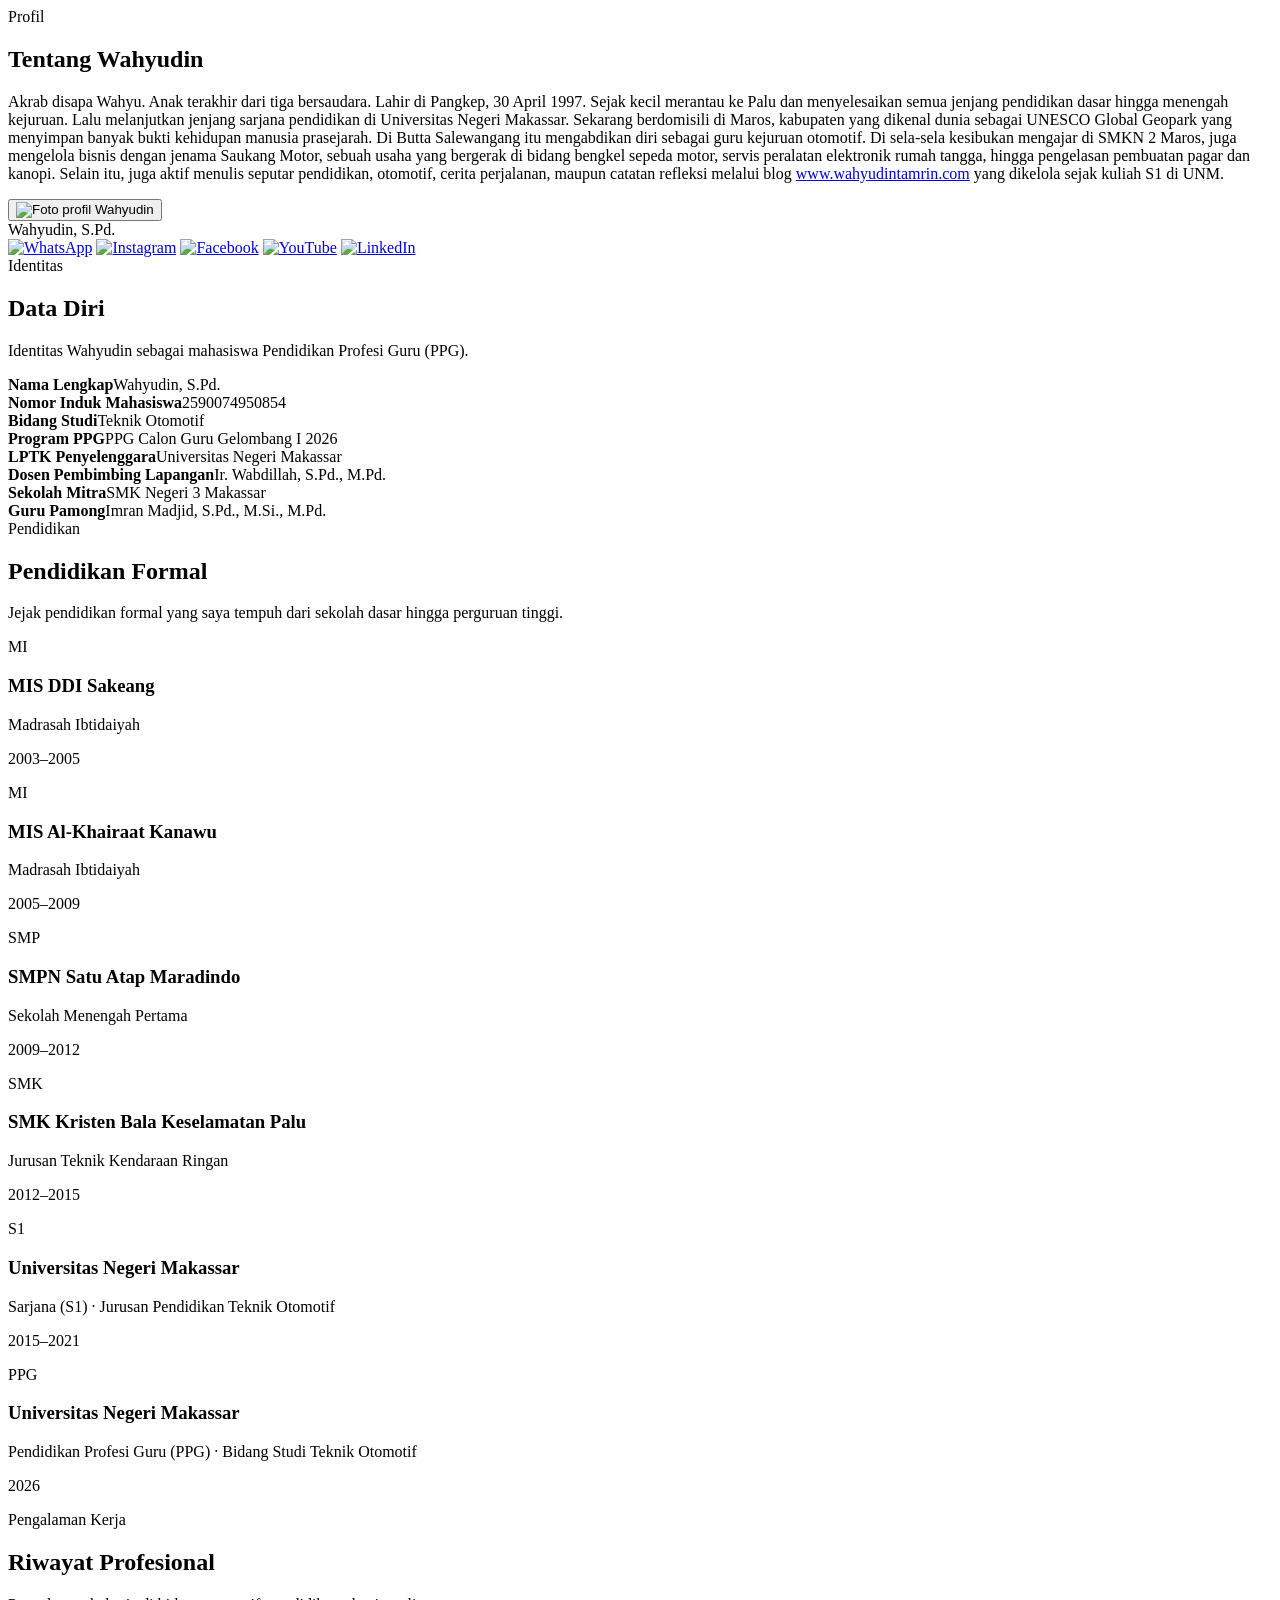
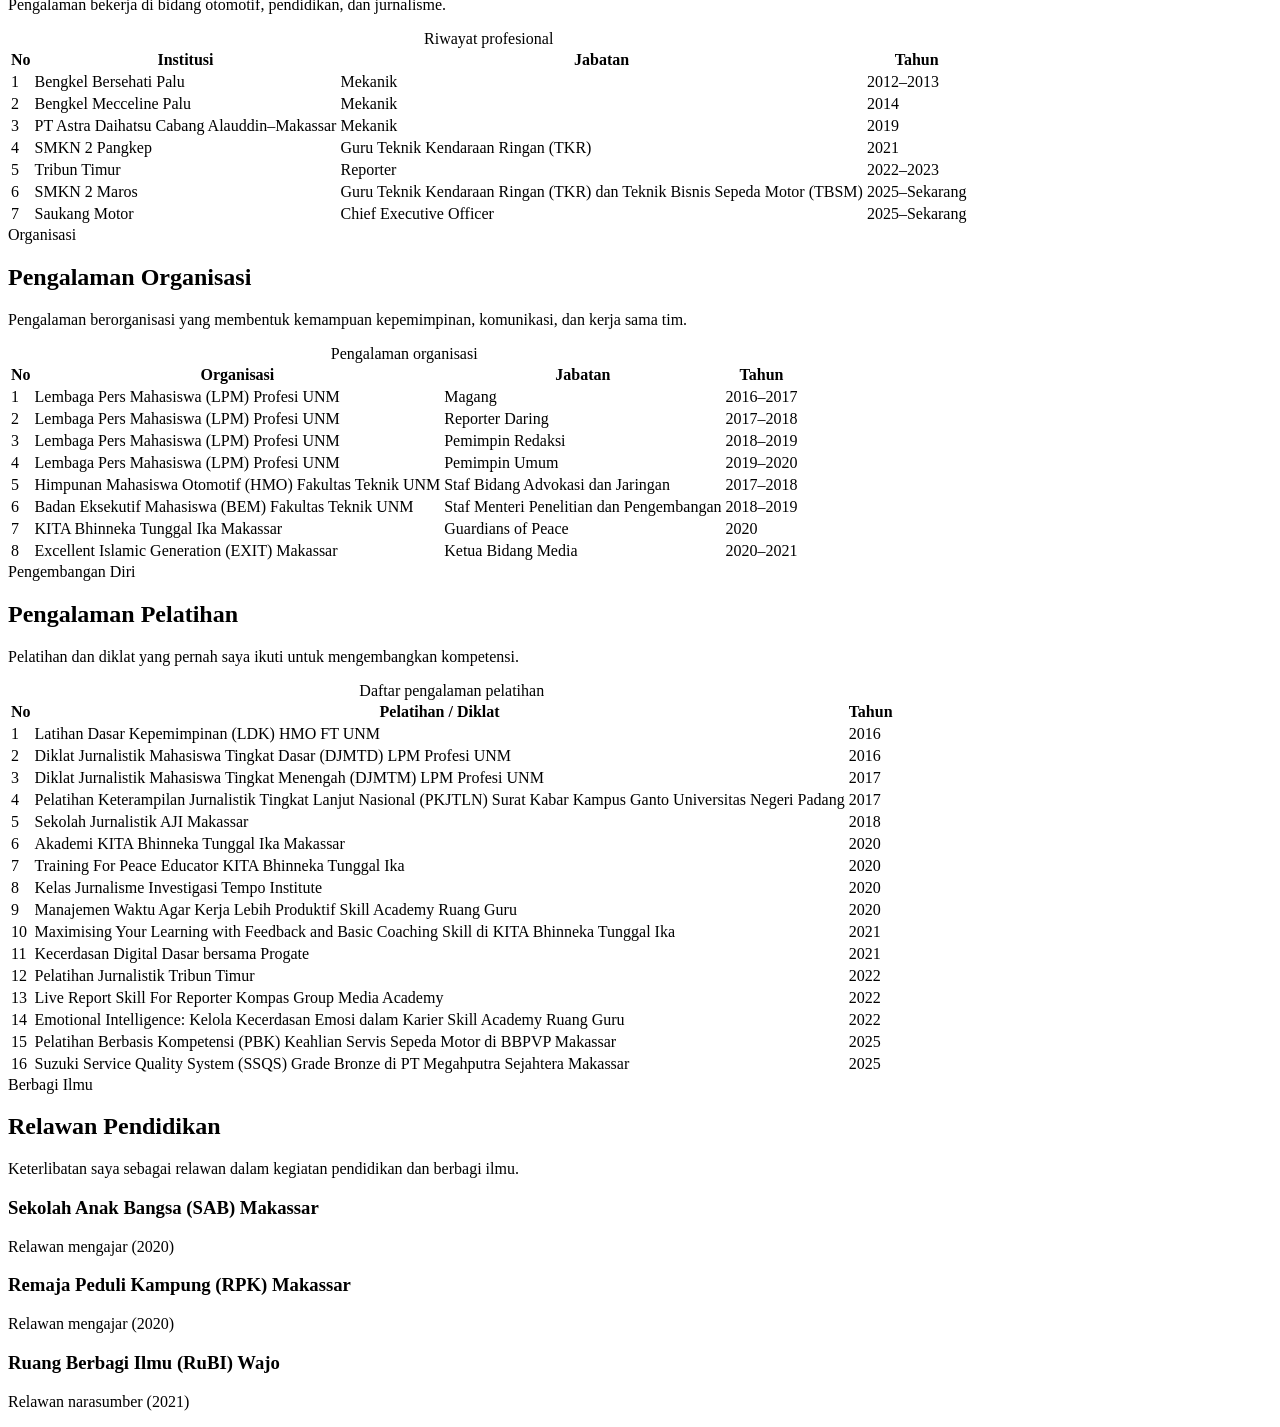
==== tentang.html @ cb449e39 "Add files via upload" ====
<!DOCTYPE html>
<html lang="id">
<head>
  <meta charset="utf-8">
  <meta name="viewport" content="width=device-width, initial-scale=1">
  <title>Tentang Saya | Portofolio Digital Seminar PPG</title>
  <meta name="description" content="Profil dan perjalanan Wahyudin, mahasiswa PPG Calon Guru Teknik Otomotif Universitas Negeri Makassar.">
  <meta name="author" content="Wahyudin">
  <link rel="icon" type="image/svg+xml" href="assets/img/favicon.svg">
  <link rel="preconnect" href="https://fonts.googleapis.com">
  <link rel="preconnect" href="https://fonts.gstatic.com" crossorigin>
  <link rel="stylesheet" href="https://fonts.googleapis.com/css2?family=Inter:wght@400;500;600;700&family=Plus+Jakarta+Sans:wght@600;700;800&display=swap">
  <link rel="stylesheet" href="assets/css/style.css">
</head>
<body data-page="tentang">
  <main id="konten">
    <section class="page-hero">
      <div class="container page-hero__inner">
        <span class="chip chip--accent">Profil</span>
        <h1>Tentang Wahyudin</h1>
        <p class="page-hero__lead">Akrab disapa Wahyu. Anak terakhir dari tiga bersaudara. Lahir di Pangkep, 30 April 1997. Sejak kecil merantau ke Palu dan menyelesaikan semua jenjang pendidikan dasar hingga menengah kejuruan. Lalu melanjutkan jenjang sarjana pendidikan di Universitas Negeri Makassar. Sekarang berdomisili di Maros, kabupaten yang dikenal dunia sebagai UNESCO Global Geopark yang menyimpan banyak bukti kehidupan manusia prasejarah. Di Butta Salewangang itu mengabdikan diri sebagai guru kejuruan otomotif. Di sela-sela kesibukan mengajar di SMKN 2 Maros, juga mengelola bisnis dengan jenama Saukang Motor, sebuah usaha yang bergerak di bidang bengkel sepeda motor, servis peralatan elektronik rumah tangga, hingga pengelasan pembuatan pagar dan kanopi. Selain itu, juga aktif menulis seputar pendidikan, otomotif, cerita perjalanan, maupun catatan refleksi melalui blog <a class="page-hero__link" href="https://www.wahyudintamrin.com" target="_blank" rel="noopener">www.wahyudintamrin.com</a> yang dikelola sejak kuliah S1 di UNM.</p>
      </div>
    </section>

    <div class="container profile-layout">
      <aside class="profile-side">
        <div class="card profile-card">
          <button type="button" class="profile-photo__img" data-open-media="assets/img/profil.JPG" data-media-label="Foto Profil Wahyudin" aria-label="Perbesar foto profil Wahyudin">
            <img src="assets/img/profil.JPG" alt="Foto profil Wahyudin">
          </button>
          <div class="profile-card__name">Wahyudin, S.Pd.</div>
          <div class="profile-social">
            <a href="https://wa.me/6285299557045" target="_blank" rel="noopener" aria-label="WhatsApp Wahyudin"><img src="assets/img/social/wa.svg" alt="WhatsApp"></a>
            <a href="https://www.instagram.com/wahyudintamrin" target="_blank" rel="noopener" aria-label="Instagram Wahyudin"><img src="assets/img/social/ig.svg" alt="Instagram"></a>
            <a href="https://web.facebook.com/wahyudintamrinn" target="_blank" rel="noopener" aria-label="Facebook Wahyudin"><img src="assets/img/social/fb.svg" alt="Facebook"></a>
            <a href="https://www.youtube.com/@wahyudintamrin" target="_blank" rel="noopener" aria-label="YouTube Wahyudin"><img src="assets/img/social/yt.svg" alt="YouTube"></a>
            <a href="https://www.linkedin.com/in/wahyudin-tamrin" target="_blank" rel="noopener" aria-label="LinkedIn Wahyudin"><img src="assets/img/social/li.svg" alt="LinkedIn"></a>
          </div>
        </div>
      </aside>
      <div class="profile-main">
    <section class="section">
      <div class="container">
        <div class="section-head">
          <span class="eyebrow">Identitas</span>
          <h2>Data Diri</h2>
          <p class="lead">Identitas Wahyudin sebagai mahasiswa Pendidikan Profesi Guru (PPG).</p>
        </div>
        <div class="profile-box reveal">
          <div>
            <div class="profile-box__grid">
              <div><b>Nama Lengkap</b><span>Wahyudin, S.Pd.</span></div>
              <div><b>Nomor Induk Mahasiswa</b><span>2590074950854</span></div>
              <div><b>Bidang Studi</b><span>Teknik Otomotif</span></div>
              <div><b>Program PPG</b><span>PPG Calon Guru Gelombang I 2026</span></div>
              <div><b>LPTK Penyelenggara</b><span>Universitas Negeri Makassar</span></div>
              <div><b>Dosen Pembimbing Lapangan</b><span>Ir. Wabdillah, S.Pd., M.Pd.</span></div>
              <div><b>Sekolah Mitra</b><span>SMK Negeri 3 Makassar</span></div>
              <div><b>Guru Pamong</b><span>Imran Madjid, S.Pd., M.Si., M.Pd.</span></div>
            </div>
          </div>
        </div>
      </div>
    </section>

    <section class="section section--tint">
      <div class="container">
        <div class="section-head">
          <span class="eyebrow">Pendidikan</span>
          <h2>Pendidikan Formal</h2>
          <p class="lead">Jejak pendidikan formal yang saya tempuh dari sekolah dasar hingga perguruan tinggi.</p>
        </div>
        <div class="grid grid--2 reveal">
          <article class="card edu-card">
            <div class="edu-card__emblem edu-card__emblem--mi"><span>MI</span></div>
            <div class="edu-card__body">
              <h3>MIS DDI Sakeang</h3>
              <p class="edu-card__meta">Madrasah Ibtidaiyah</p>
              <p class="edu-card__year">2003–2005</p>
            </div>
          </article>
          <article class="card edu-card">
            <div class="edu-card__emblem edu-card__emblem--mi"><span>MI</span></div>
            <div class="edu-card__body">
              <h3>MIS Al-Khairaat Kanawu</h3>
              <p class="edu-card__meta">Madrasah Ibtidaiyah</p>
              <p class="edu-card__year">2005–2009</p>
            </div>
          </article>
          <article class="card edu-card">
            <div class="edu-card__emblem edu-card__emblem--smp"><span>SMP</span></div>
            <div class="edu-card__body">
              <h3>SMPN Satu Atap Maradindo</h3>
              <p class="edu-card__meta">Sekolah Menengah Pertama</p>
              <p class="edu-card__year">2009–2012</p>
            </div>
          </article>
          <article class="card edu-card">
            <div class="edu-card__emblem edu-card__emblem--smk"><span>SMK</span></div>
            <div class="edu-card__body">
              <h3>SMK Kristen Bala Keselamatan Palu</h3>
              <p class="edu-card__meta">Jurusan Teknik Kendaraan Ringan</p>
              <p class="edu-card__year">2012–2015</p>
            </div>
          </article>
          <article class="card edu-card reveal">
            <div class="edu-card__emblem edu-card__emblem--s1"><span>S1</span></div>
            <div class="edu-card__body">
              <h3>Universitas Negeri Makassar</h3>
              <p class="edu-card__meta">Sarjana (S1) &middot; Jurusan Pendidikan Teknik Otomotif</p>
              <p class="edu-card__year">2015–2021</p>
            </div>
          </article>
          <article class="card edu-card reveal">
            <div class="edu-card__emblem edu-card__emblem--ppg"><span>PPG</span></div>
            <div class="edu-card__body">
              <h3>Universitas Negeri Makassar</h3>
              <p class="edu-card__meta">Pendidikan Profesi Guru (PPG) &middot; Bidang Studi Teknik Otomotif</p>
              <p class="edu-card__year">2026</p>
            </div>
          </article>
        </div>
      </div>
    </section>

    <section class="section section--tint">
      <div class="container">
        <div class="section-head">
          <span class="eyebrow">Pengalaman Kerja</span>
          <h2>Riwayat Profesional</h2>
          <p class="lead">Pengalaman bekerja di bidang otomotif, pendidikan, dan jurnalisme.</p>
        </div>
        <div class="table-wrap reveal">
          <table>
            <caption class="sr-only">Riwayat profesional</caption>
            <thead>
              <tr><th scope="col">No</th><th scope="col">Institusi</th><th scope="col">Jabatan</th><th scope="col">Tahun</th></tr>
            </thead>
            <tbody>
              <tr><td>1</td><td>Bengkel Bersehati Palu</td><td>Mekanik</td><td>2012–2013</td></tr>
              <tr><td>2</td><td>Bengkel Mecceline Palu</td><td>Mekanik</td><td>2014</td></tr>
              <tr><td>3</td><td>PT Astra Daihatsu Cabang Alauddin–Makassar</td><td>Mekanik</td><td>2019</td></tr>
              <tr><td>4</td><td>SMKN 2 Pangkep</td><td>Guru Teknik Kendaraan Ringan (TKR)</td><td>2021</td></tr>
              <tr><td>5</td><td>Tribun Timur</td><td>Reporter</td><td>2022–2023</td></tr>
              <tr><td>6</td><td>SMKN 2 Maros</td><td>Guru Teknik Kendaraan Ringan (TKR) dan Teknik Bisnis Sepeda Motor (TBSM)</td><td>2025–Sekarang</td></tr>
              <tr><td>7</td><td>Saukang Motor</td><td>Chief Executive Officer</td><td>2025–Sekarang</td></tr>
            </tbody>
          </table>
        </div>
      </div>
    </section>

    <section class="section">
      <div class="container">
        <div class="section-head">
          <span class="eyebrow">Organisasi</span>
          <h2>Pengalaman Organisasi</h2>
          <p class="lead">Pengalaman berorganisasi yang membentuk kemampuan kepemimpinan, komunikasi, dan kerja sama tim.</p>
        </div>
        <div class="table-wrap reveal">
          <table>
            <caption class="sr-only">Pengalaman organisasi</caption>
            <thead>
              <tr><th scope="col">No</th><th scope="col">Organisasi</th><th scope="col">Jabatan</th><th scope="col">Tahun</th></tr>
            </thead>
            <tbody>
              <tr><td>1</td><td>Lembaga Pers Mahasiswa (LPM) Profesi UNM</td><td>Magang</td><td>2016–2017</td></tr>
              <tr><td>2</td><td>Lembaga Pers Mahasiswa (LPM) Profesi UNM</td><td>Reporter Daring</td><td>2017–2018</td></tr>
              <tr><td>3</td><td>Lembaga Pers Mahasiswa (LPM) Profesi UNM</td><td>Pemimpin Redaksi</td><td>2018–2019</td></tr>
              <tr><td>4</td><td>Lembaga Pers Mahasiswa (LPM) Profesi UNM</td><td>Pemimpin Umum</td><td>2019–2020</td></tr>
              <tr><td>5</td><td>Himpunan Mahasiswa Otomotif (HMO) Fakultas Teknik UNM</td><td>Staf Bidang Advokasi dan Jaringan</td><td>2017–2018</td></tr>
              <tr><td>6</td><td>Badan Eksekutif Mahasiswa (BEM) Fakultas Teknik UNM</td><td>Staf Menteri Penelitian dan Pengembangan</td><td>2018–2019</td></tr>
              <tr><td>7</td><td>KITA Bhinneka Tunggal Ika Makassar</td><td>Guardians of Peace</td><td>2020</td></tr>
              <tr><td>8</td><td>Excellent Islamic Generation (EXIT) Makassar</td><td>Ketua Bidang Media</td><td>2020–2021</td></tr>
            </tbody>
          </table>
        </div>
      </div>
    </section>

    <section class="section section--tint">
      <div class="container">
        <div class="section-head">
          <span class="eyebrow">Pengembangan Diri</span>
          <h2>Pengalaman Pelatihan</h2>
          <p class="lead">Pelatihan dan diklat yang pernah saya ikuti untuk mengembangkan kompetensi.</p>
        </div>
        <div class="table-wrap reveal">
          <table>
            <caption class="sr-only">Daftar pengalaman pelatihan</caption>
            <thead>
              <tr><th scope="col">No</th><th scope="col">Pelatihan / Diklat</th><th scope="col">Tahun</th></tr>
            </thead>
            <tbody>
              <tr><td>1</td><td>Latihan Dasar Kepemimpinan (LDK) HMO FT UNM</td><td>2016</td></tr>
              <tr><td>2</td><td>Diklat Jurnalistik Mahasiswa Tingkat Dasar (DJMTD) LPM Profesi UNM</td><td>2016</td></tr>
              <tr><td>3</td><td>Diklat Jurnalistik Mahasiswa Tingkat Menengah (DJMTM) LPM Profesi UNM</td><td>2017</td></tr>
              <tr><td>4</td><td>Pelatihan Keterampilan Jurnalistik Tingkat Lanjut Nasional (PKJTLN) Surat Kabar Kampus Ganto Universitas Negeri Padang</td><td>2017</td></tr>
              <tr><td>5</td><td>Sekolah Jurnalistik AJI Makassar</td><td>2018</td></tr>
              <tr><td>6</td><td>Akademi KITA Bhinneka Tunggal Ika Makassar</td><td>2020</td></tr>
              <tr><td>7</td><td>Training For Peace Educator KITA Bhinneka Tunggal Ika</td><td>2020</td></tr>
              <tr><td>8</td><td>Kelas Jurnalisme Investigasi Tempo Institute</td><td>2020</td></tr>
              <tr><td>9</td><td>Manajemen Waktu Agar Kerja Lebih Produktif Skill Academy Ruang Guru</td><td>2020</td></tr>
              <tr><td>10</td><td>Maximising Your Learning with Feedback and Basic Coaching Skill di KITA Bhinneka Tunggal Ika</td><td>2021</td></tr>
              <tr><td>11</td><td>Kecerdasan Digital Dasar bersama Progate</td><td>2021</td></tr>
              <tr><td>12</td><td>Pelatihan Jurnalistik Tribun Timur</td><td>2022</td></tr>
              <tr><td>13</td><td>Live Report Skill For Reporter Kompas Group Media Academy</td><td>2022</td></tr>
              <tr><td>14</td><td>Emotional Intelligence: Kelola Kecerdasan Emosi dalam Karier Skill Academy Ruang Guru</td><td>2022</td></tr>
              <tr><td>15</td><td>Pelatihan Berbasis Kompetensi (PBK) Keahlian Servis Sepeda Motor di BBPVP Makassar</td><td>2025</td></tr>
              <tr><td>16</td><td>Suzuki Service Quality System (SSQS) Grade Bronze di PT Megahputra Sejahtera Makassar</td><td>2025</td></tr>
            </tbody>
          </table>
        </div>
      </div>
    </section>

    <section class="section">
      <div class="container">
        <div class="section-head">
          <span class="eyebrow">Berbagi Ilmu</span>
          <h2>Relawan Pendidikan</h2>
          <p class="lead">Keterlibatan saya sebagai relawan dalam kegiatan pendidikan dan berbagi ilmu.</p>
        </div>
        <div class="grid grid--3 reveal">
          <article class="card"><h3>Sekolah Anak Bangsa (SAB) Makassar</h3><p>Relawan mengajar (2020)</p></article>
          <article class="card"><h3>Remaja Peduli Kampung (RPK) Makassar</h3><p>Relawan mengajar (2020)</p></article>
          <article class="card"><h3>Ruang Berbagi Ilmu (RuBI) Wajo</h3><p>Relawan narasumber (2021)</p></article>
        </div>
      </div>
    </section>
      </div>
    </div>
  </main>

  <script src="assets/js/data.js"></script>
  <script src="assets/js/site.js"></script>
  <script src="assets/js/main.js"></script>
  <script src="assets/js/components.js"></script>
</body>
</html>
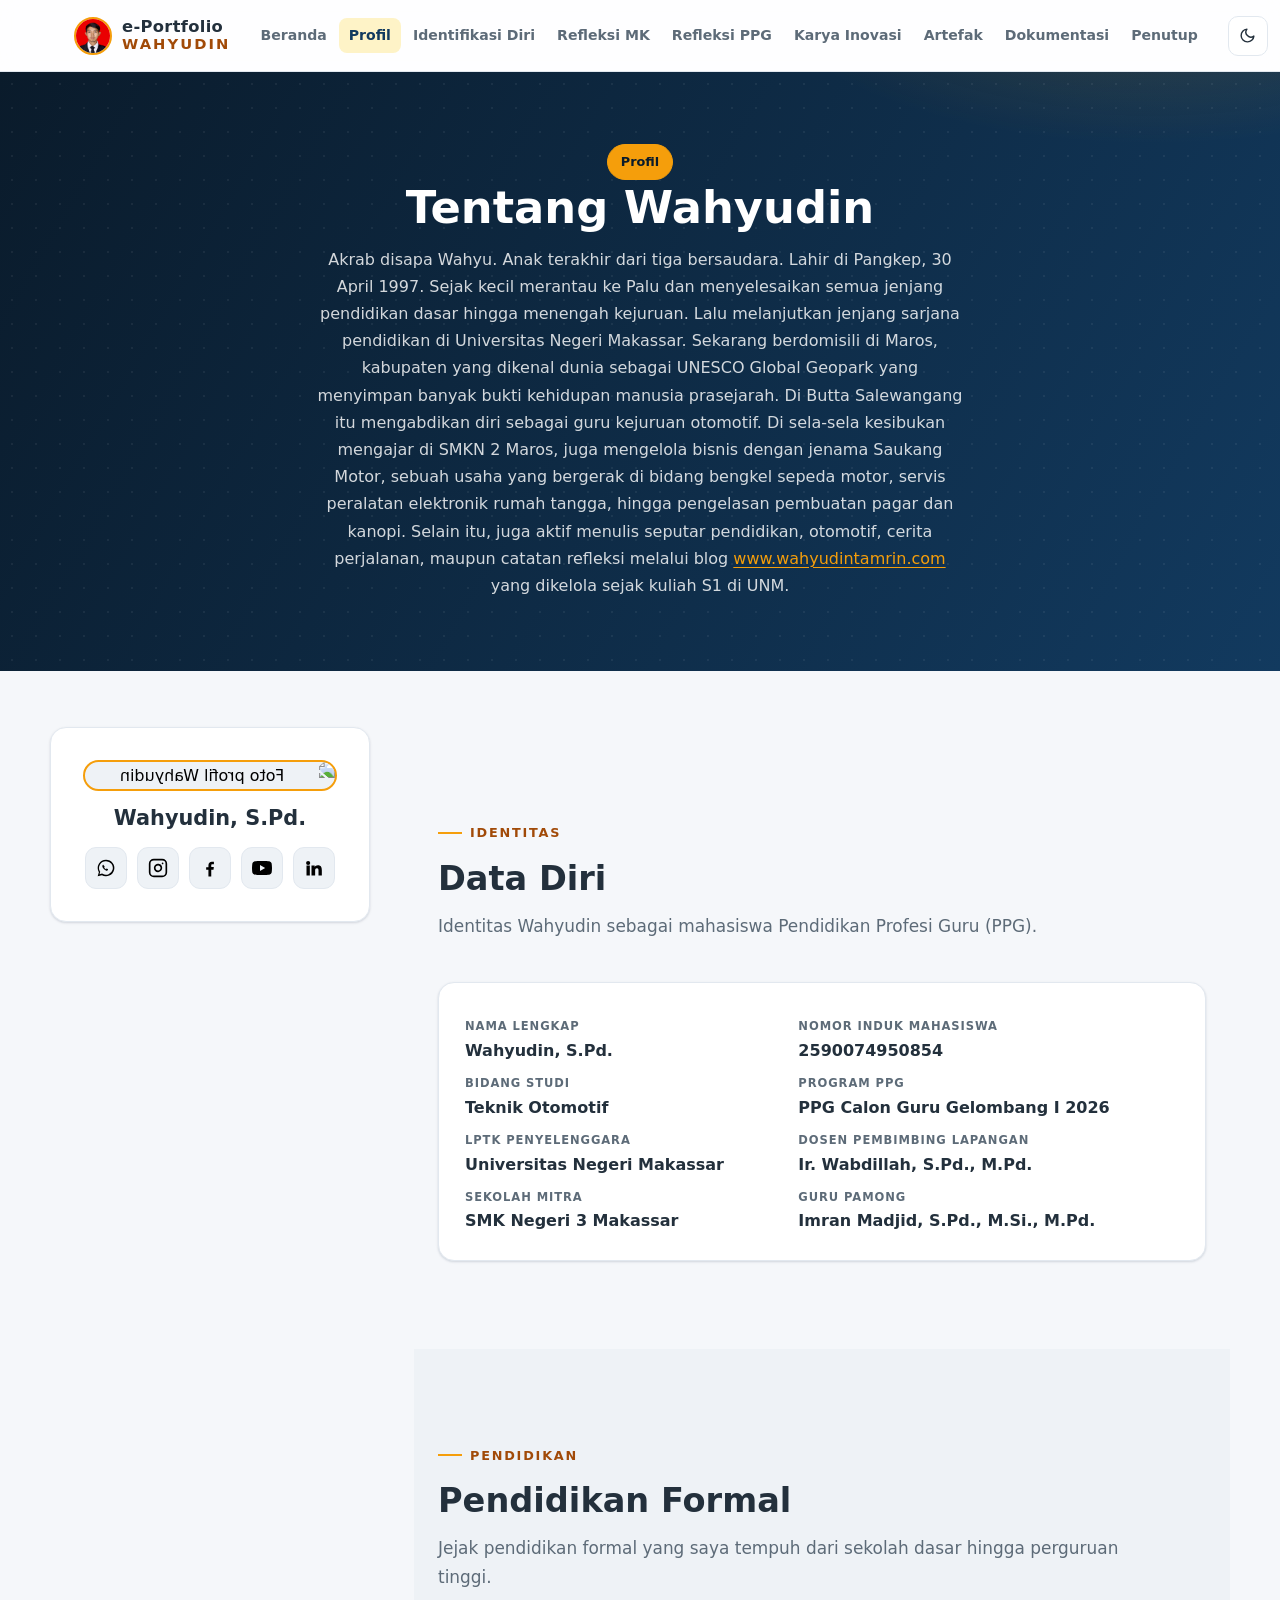
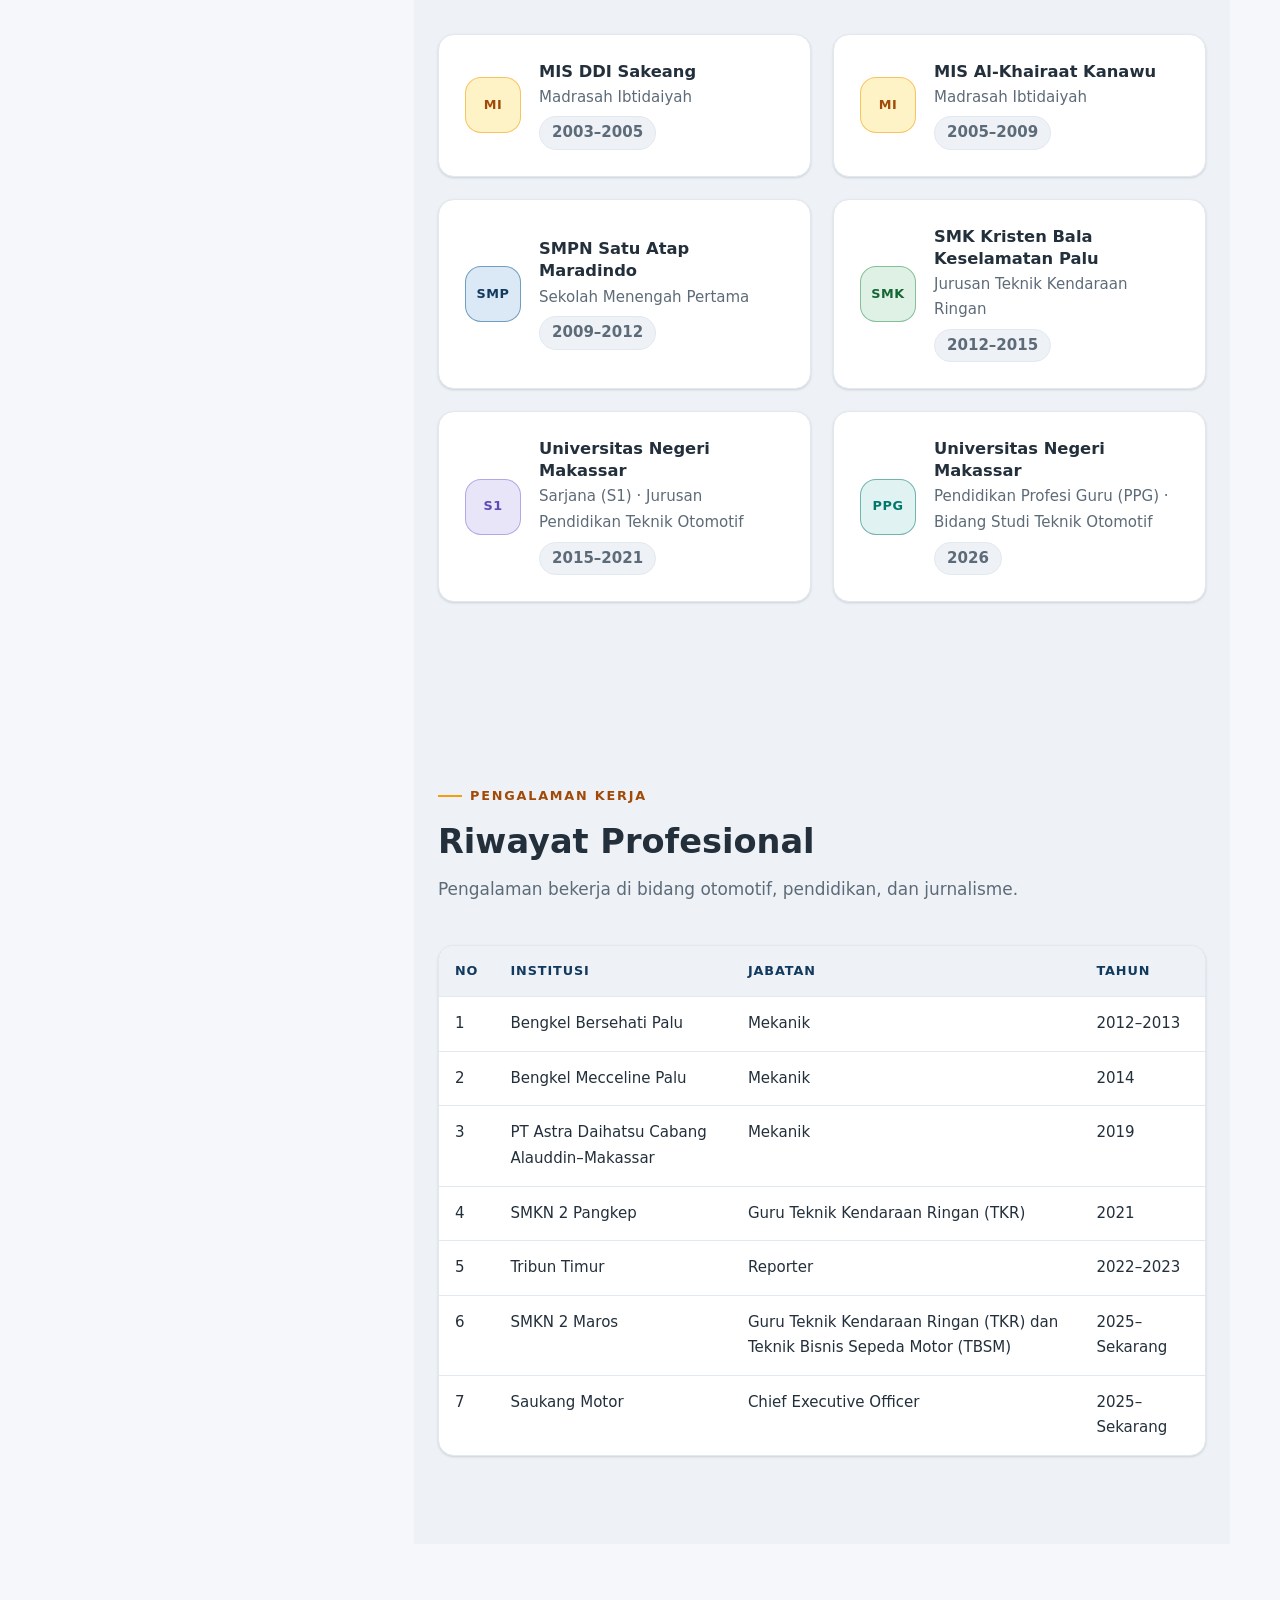
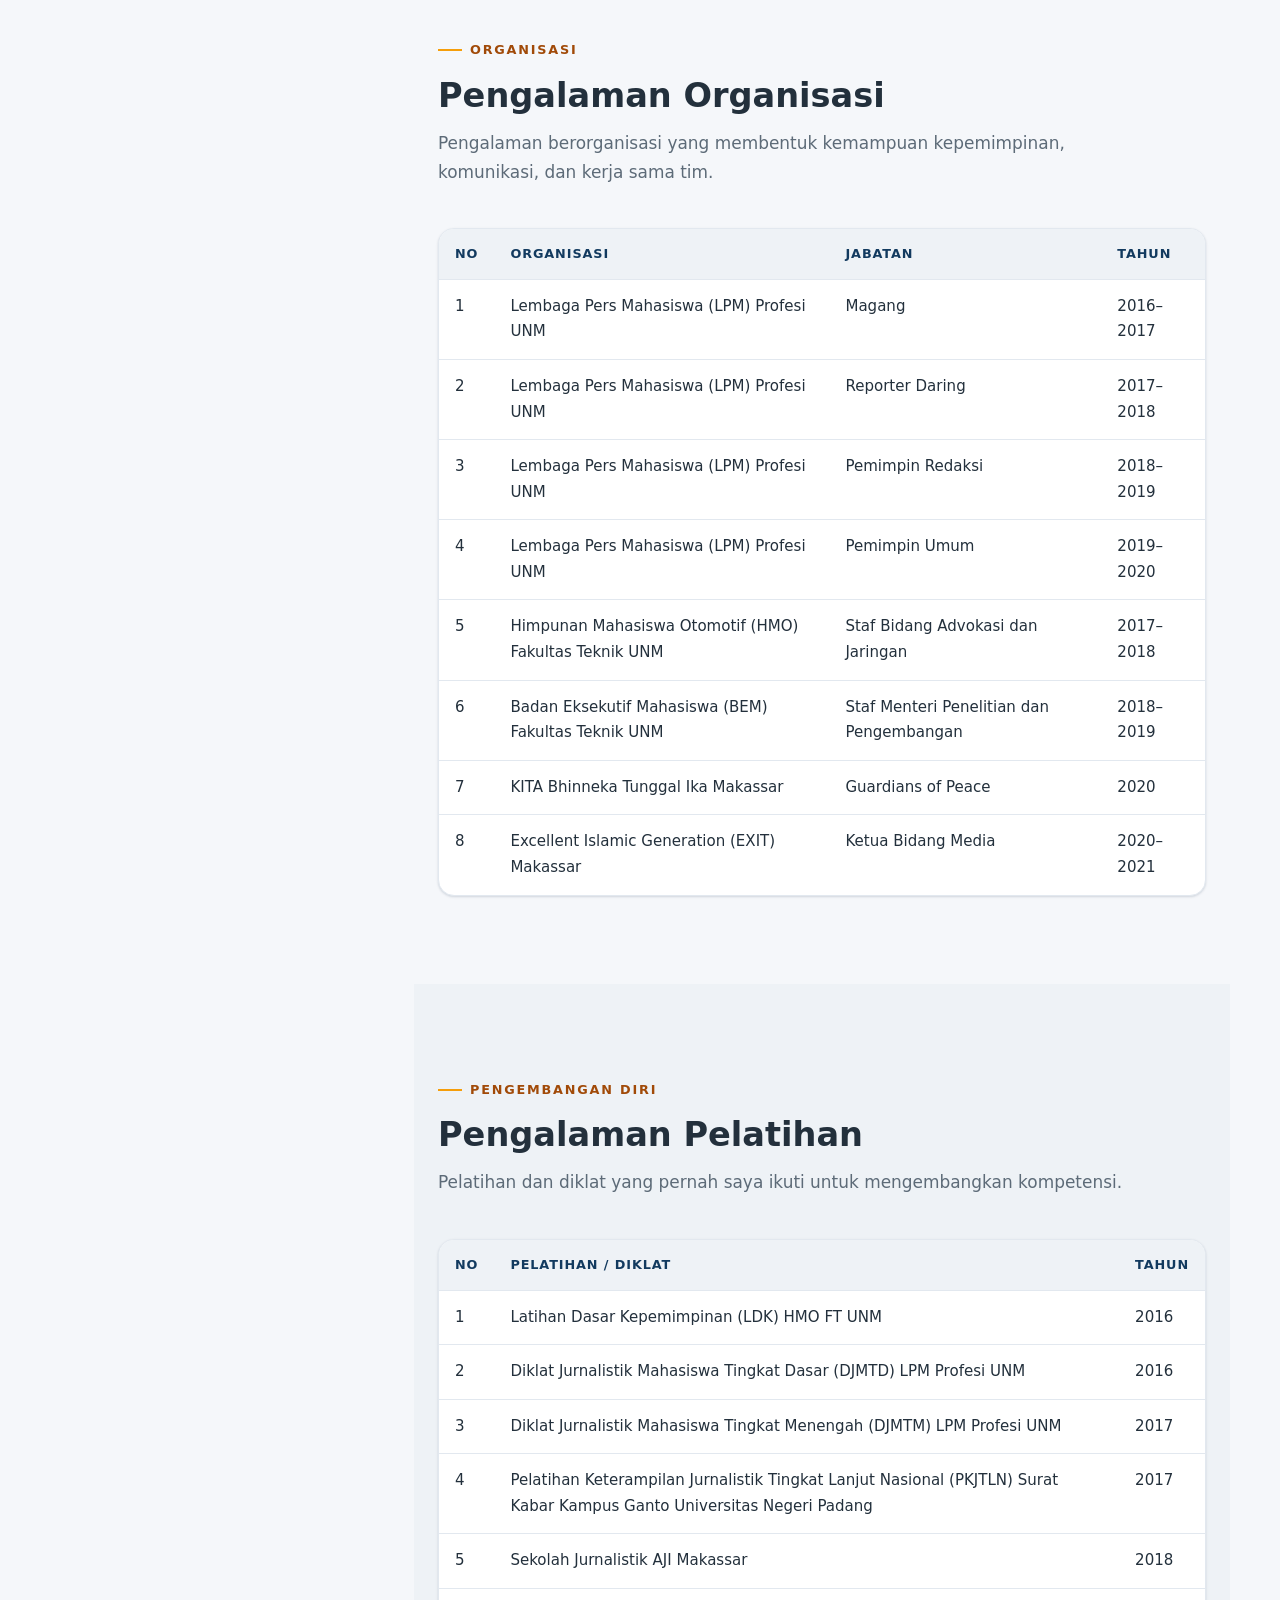
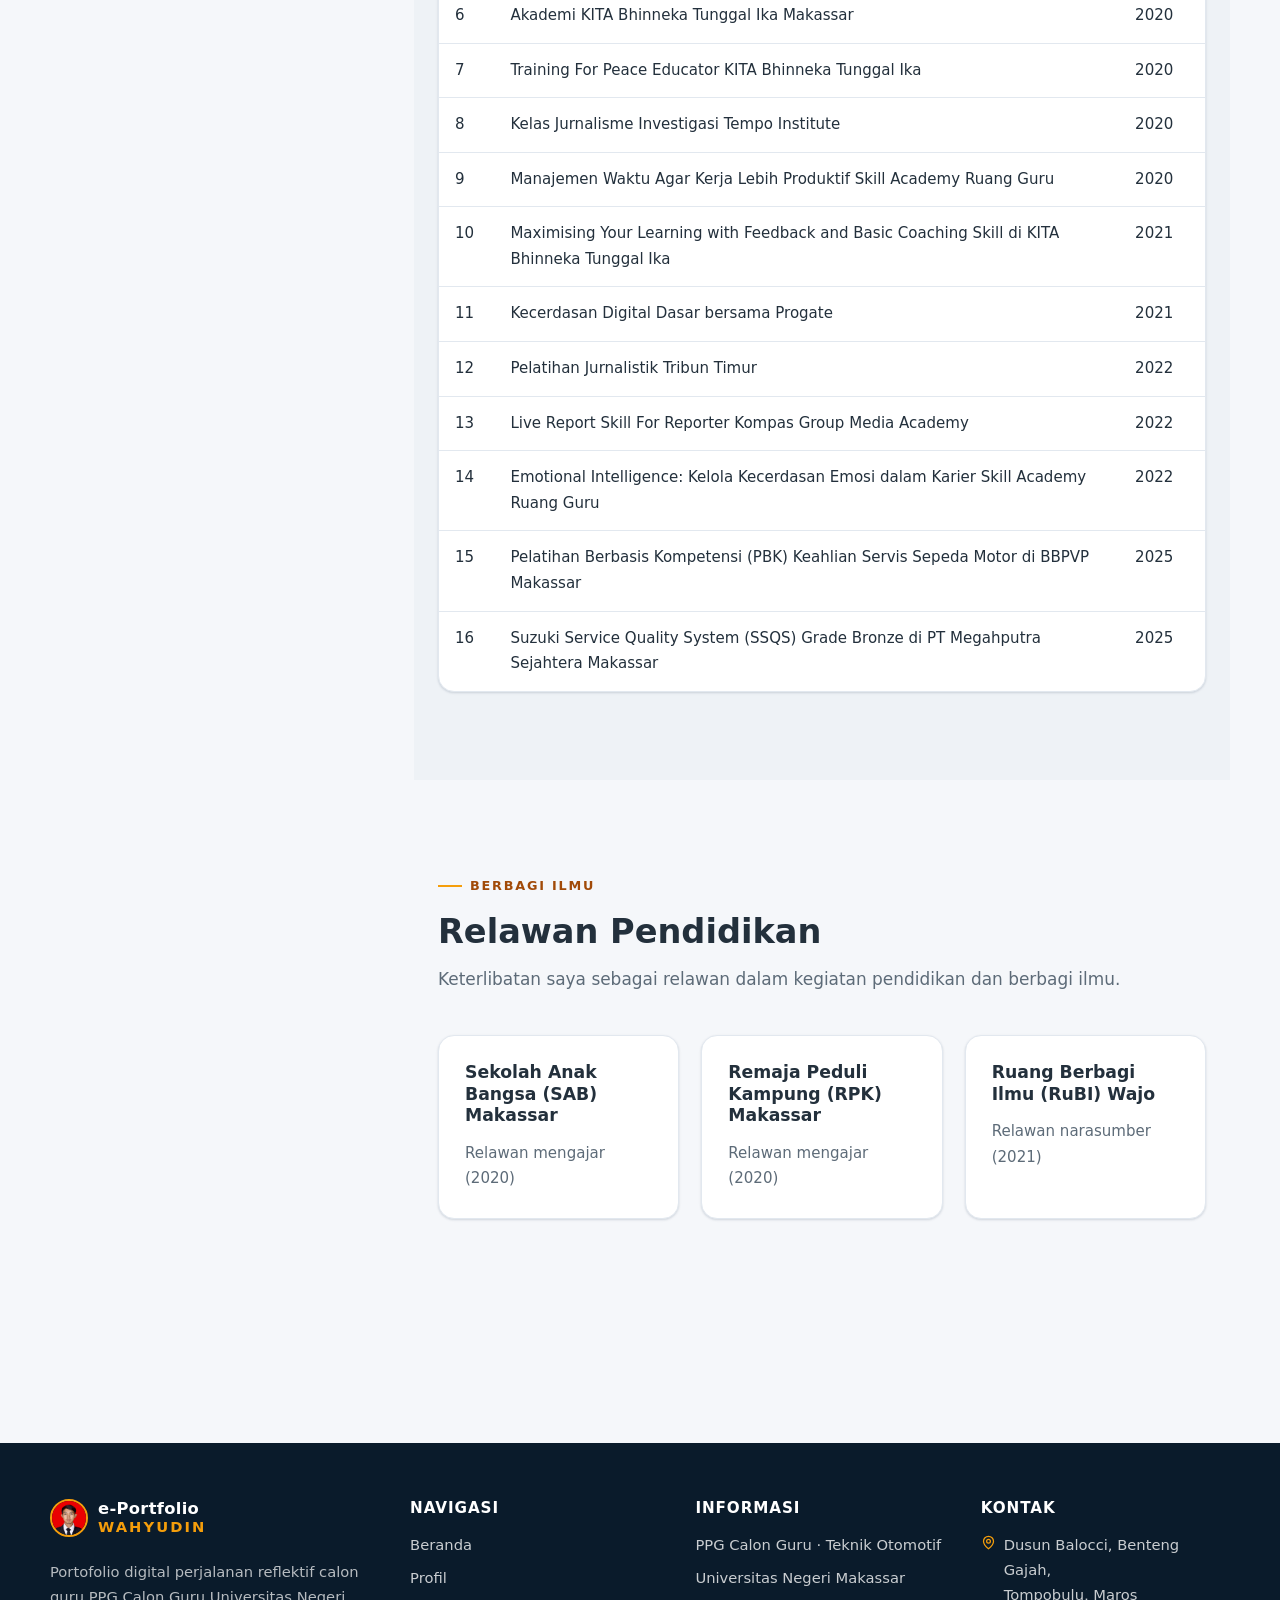
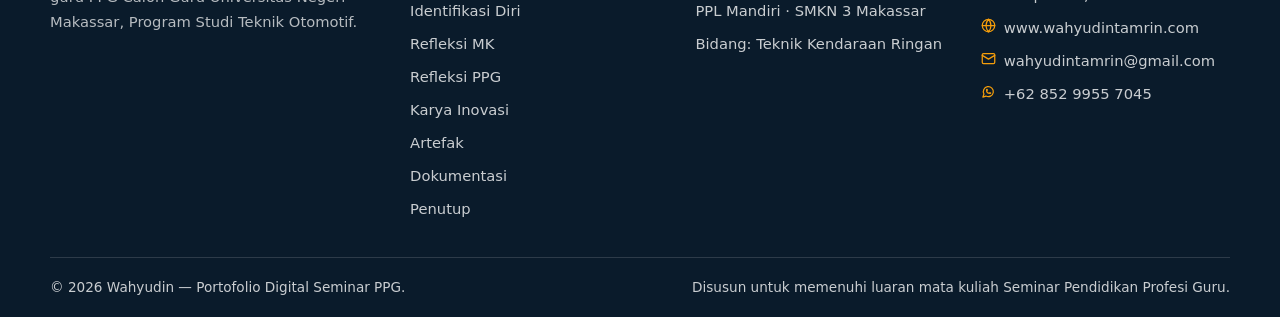
==== commit 2e6deb5e: "Add files via upload" ====
--- a/tentang.html
+++ b/tentang.html
@@ -25,8 +25,8 @@
     <div class="container profile-layout">
       <aside class="profile-side">
         <div class="card profile-card">
-          <button type="button" class="profile-photo__img" data-open-media="assets/img/profil.JPG" data-media-label="Foto Profil Wahyudin" aria-label="Perbesar foto profil Wahyudin">
-            <img src="assets/img/profil.JPG" alt="Foto profil Wahyudin">
+          <button type="button" class="profile-photo__img" data-open-media="assets/img/profil.jpg" data-media-label="Foto Profil Wahyudin" aria-label="Perbesar foto profil Wahyudin">
+            <img src="assets/img/profil.jpg" alt="Foto profil Wahyudin">
           </button>
           <div class="profile-card__name">Wahyudin, S.Pd.</div>
           <div class="profile-social">
--- a/assets/css/style.css
+++ b/assets/css/style.css
@@ -0,0 +1,593 @@
+:root{
+  --navy-950:#0a1b2b;
+  --navy-900:#0e2a44;
+  --navy-700:#123a5f;
+  --navy-500:#1d5f94;
+  --navy-400:#2d79b3;
+  --accent:#f59e0b;
+  --accent-600:#d97706;
+  --accent-100:#fef3c7;
+  --bg:#f5f7fa;
+  --surface:#ffffff;
+  --ink:#23303c;
+  --muted:#5d6b78;
+  --soft:#eef2f6;
+  --line:#e2e8ef;
+  --warn-bg:#fff7e6;
+  --warn-line:#fcd34d;
+  --ok:#166534;
+  --heading:#123a5f;
+  --accent-text:#a14a08;
+  --radius:16px;
+  --radius-sm:10px;
+  --shadow-sm:0 1px 2px rgba(14,42,68,.06),0 1px 3px rgba(14,42,68,.1);
+  --shadow-md:0 6px 18px rgba(14,42,68,.10);
+  --shadow-lg:0 18px 44px rgba(14,42,68,.18);
+  --font-head:"Plus Jakarta Sans","Segoe UI",system-ui,-apple-system,sans-serif;
+  --font-body:"Inter","Segoe UI",system-ui,-apple-system,sans-serif;
+  --maxw:1180px;
+  --transition:.25s ease;
+}
+[data-theme="dark"]{
+  --bg:#0b1520;
+  --surface:#10212f;
+  --ink:#e7eef4;
+  --muted:#9db0bf;
+  --soft:#16293a;
+  --line:#22374a;
+  --warn-bg:#2a2312;
+  --warn-line:#b07d10;
+  --heading:#9cc9ee;
+  --accent-text:#fbbf24;
+  --accent-100:#3b2a0a;
+  --ok:#4ade80;
+  --shadow-md:0 6px 18px rgba(0,0,0,.4);
+  --shadow-lg:0 18px 44px rgba(0,0,0,.5);
+}
+*{box-sizing:border-box;margin:0;padding:0}
+html{scroll-behavior:smooth;-webkit-text-size-adjust:100%}
+body{
+  font-family:var(--font-body);
+  background:var(--bg);
+  color:var(--ink);
+  line-height:1.7;
+  font-size:16px;
+  transition:background var(--transition),color var(--transition);
+}
+img,svg{max-width:100%;vertical-align:middle}
+a{color:var(--navy-500);text-decoration:none}
+a:hover{color:var(--heading)}
+h1,h2,h3,h4{font-family:var(--font-head);line-height:1.25;font-weight:700;color:inherit}
+h1{font-size:clamp(2rem,5vw,3.1rem)}
+h2{font-size:clamp(1.5rem,3.4vw,2.1rem)}
+h3{font-size:1.18rem}
+p{max-width:72ch}
+button{font:inherit}
+:focus-visible{outline:3px solid var(--accent);outline-offset:2px;border-radius:6px}
+
+.container{width:100%;max-width:var(--maxw);margin-inline:auto;padding-inline:24px}
+.container--wide{max-width:1480px}
+.section{padding:clamp(3rem,7vw,5.5rem) 0}
+.section--tint{background:var(--soft)}
+.eyebrow{
+  display:inline-flex;align-items:center;gap:8px;
+  font-size:.8rem;font-weight:700;letter-spacing:.14em;text-transform:uppercase;
+  color:var(--accent-text);margin-bottom:14px;
+}
+.eyebrow::before{content:"";width:24px;height:2px;background:var(--accent)}
+.lead{font-size:1.06rem;color:var(--muted);margin-top:12px}
+.section-head{max-width:720px;margin-bottom:clamp(1.6rem,4vw,2.6rem)}
+.section-head.center{margin-inline:auto;text-align:center}
+.section-head.center .eyebrow::after,.section-head.center .eyebrow::before{content:"—";width:auto;background:none;color:var(--accent)}
+
+.header-fix{height:var(--hdr);}
+:root{--hdr:72px}
+.site-header{
+  position:fixed;inset:0 0 auto 0;z-index:60;height:var(--hdr);
+  background:color-mix(in srgb,var(--surface) 86%,transparent);
+  backdrop-filter:blur(12px);-webkit-backdrop-filter:blur(12px);
+  border-bottom:1px solid var(--line);
+}
+.header__inner{height:100%;display:flex;align-items:center;gap:20px}
+.brand{display:inline-flex;align-items:center;gap:10px;color:var(--ink)}
+.brand:hover{color:var(--ink)}
+.brand__mark{
+  width:38px;height:38px;border-radius:50%;flex:none;overflow:hidden;
+  background:var(--soft);border:2px solid var(--accent);display:grid;place-items:center;
+}
+.brand__mark img{width:100%;height:100%;object-fit:cover;display:block}
+.brand__text{font-family:var(--font-head);font-weight:800;letter-spacing:.02em;font-size:1.02rem;display:flex;flex-direction:column;line-height:1.15}
+.brand__text b{font-size:1.02rem;font-weight:800}
+.brand__text small{font-size:.92rem;font-weight:800;text-transform:uppercase;letter-spacing:.14em;color:var(--accent-text)}
+.nav{margin-left:auto}
+.nav__list{display:flex;list-style:none;gap:2px;align-items:center}
+.nav a{
+  display:block;padding:8px 10px;border-radius:8px;color:var(--muted);
+  font-size:.88rem;font-weight:600;white-space:nowrap;line-height:1.3;
+}
+.nav a:hover{color:var(--ink);background:var(--soft)}
+.nav a[aria-current="page"]{color:var(--heading);background:var(--accent-100)}
+.header__tools{display:flex;align-items:center;gap:8px}
+.icon-btn{
+  width:40px;height:40px;border-radius:10px;border:1px solid var(--line);
+  background:var(--surface);color:var(--ink);cursor:pointer;
+  display:grid;place-items:center;transition:var(--transition);
+}
+.icon-btn:hover{border-color:var(--accent);color:var(--accent-text);transform:translateY(-1px)}
+.nav-toggle{display:none}
+.scroll-progress{
+  position:fixed;top:0;left:0;height:3px;width:0;z-index:70;
+  background:linear-gradient(90deg,var(--accent),var(--accent-600));
+  transition:width .1s linear;
+}
+
+.btn{
+  display:inline-flex;align-items:center;justify-content:center;gap:8px;
+  padding:13px 24px;border-radius:999px;border:1px solid transparent;
+  font-weight:700;font-size:.95rem;cursor:pointer;line-height:1.2;
+  transition:transform var(--transition),box-shadow var(--transition),background var(--transition),color var(--transition);
+}
+.btn:hover{transform:translateY(-2px)}
+.btn--accent{background:var(--accent);color:var(--navy-950)}
+.btn--accent:hover{background:var(--accent-600);color:#fff;box-shadow:0 10px 24px rgba(245,158,11,.35)}
+.btn--ghost{border-color:rgba(255,255,255,.35);color:#fff;background:rgba(255,255,255,.06)}
+.btn--ghost:hover{border-color:#fff;background:rgba(255,255,255,.14)}
+.btn--outline{border-color:var(--line);color:var(--ink);background:var(--surface)}
+.btn--outline:hover{border-color:var(--accent);color:var(--accent-text)}
+.btn--navy{background:var(--navy-700);color:#fff}
+.btn--navy:hover{background:var(--navy-900)}
+.btn--sm{padding:9px 16px;font-size:.88rem}
+.btn--block{width:100%}
+.btn svg{flex:none}
+
+.hero{
+  position:relative;overflow:hidden;color:#fff;
+  background:
+    radial-gradient(900px 420px at 85% -10%,rgba(245,158,11,.22),transparent 60%),
+    linear-gradient(135deg,var(--navy-950),var(--navy-700) 60%,var(--navy-500));
+}
+.hero::before{
+  content:"";position:absolute;inset:0;opacity:.5;
+  background-image:radial-gradient(rgba(255,255,255,.16) 1px,transparent 1px);
+  background-size:26px 26px;mask-image:radial-gradient(720px 400px at 80% 20%,#000 20%,transparent 75%);
+  -webkit-mask-image:radial-gradient(720px 400px at 80% 20%,#000 20%,transparent 75%);
+}
+.hero__inner{position:relative;display:grid;grid-template-columns:1.05fr .95fr;gap:40px;align-items:center;padding:clamp(4rem,9vw,6.5rem) 0}
+.hero__badges{display:flex;flex-wrap:wrap;gap:10px;margin-bottom:22px}
+.chip{
+  display:inline-flex;align-items:center;gap:7px;
+  padding:6px 13px;border-radius:999px;font-size:.8rem;font-weight:700;
+  background:rgba(255,255,255,.12);border:1px solid rgba(255,255,255,.22);color:#fff;
+}
+.chip--accent{background:var(--accent);border-color:var(--accent);color:var(--navy-950)}
+.mk-tabs{display:flex;justify-content:center;gap:8px;width:max-content;max-width:100%;margin:0 auto 28px;background:var(--surface);border:1px solid var(--line);border-radius:999px;padding:6px;box-shadow:var(--shadow-sm)}
+.mk-tab{border:0;background:transparent;font-family:var(--font-head);font-weight:700;font-size:.92rem;color:var(--muted);padding:10px 24px;border-radius:999px;cursor:pointer;transition:var(--transition);white-space:nowrap}
+.mk-tab:hover{color:var(--ink)}
+.mk-tab.is-active{background:var(--navy-700);color:#fff}
+@media(max-width:560px){.mk-tab{padding:9px 16px;font-size:.85rem}}
+.hero h1{font-size:clamp(1.8rem,4.2vw,2.7rem);line-height:1.2}
+.hero h1 .hl{color:var(--accent)}
+.hero__sub{margin-top:18px;font-size:1.05rem;color:rgba(255,255,255,.86);max-width:52ch}
+.hero__meta{margin-top:26px;display:flex;flex-wrap:wrap;gap:26px}
+.hero__meta b{display:block;font-family:var(--font-head);font-size:1.05rem}
+.hero__meta span{font-size:.82rem;color:rgba(255,255,255,.66);text-transform:uppercase;letter-spacing:.08em}
+.hero__cta{display:flex;flex-wrap:wrap;gap:14px;margin-top:32px}
+.hero__quote{
+  margin-top:30px;padding:16px 20px;border-left:4px solid var(--accent);
+  background:rgba(255,255,255,.08);border-radius:0 12px 12px 0;font-style:italic;
+  color:rgba(255,255,255,.92);font-size:.98rem;
+}
+.hero__art{position:relative;display:grid;place-items:center}
+.hero-art__card{
+  width:min(100%,400px);border-radius:24px;padding:30px;
+  background:rgba(255,255,255,.08);border:1px solid rgba(255,255,255,.2);
+  backdrop-filter:blur(6px);box-shadow:0 30px 70px rgba(6,20,32,.5);
+  display:flex;flex-direction:column;gap:18px;
+}
+.hero-art__row{display:flex;align-items:center;gap:14px}
+.hero-art__ic{
+  width:44px;height:44px;border-radius:12px;flex:none;display:grid;place-items:center;
+  background:rgba(245,158,11,.18);color:var(--accent);
+}
+.hero-art__row b{font-family:var(--font-head);font-size:.95rem;display:block}
+.hero-art__row span{font-size:.8rem;color:rgba(255,255,255,.66)}
+.hero-art__track{margin-top:6px}
+.hero-art__bar{height:10px;border-radius:99px;background:rgba(255,255,255,.14);overflow:hidden}
+.hero-art__bar i{display:block;height:100%;width:64%;border-radius:99px;background:linear-gradient(90deg,var(--accent),#ffd26b)}
+
+.hero-art__caption{margin-top:16px;text-align:center}
+.hero-art__caption b{font-family:var(--font-head);font-size:1.15rem;display:block}
+.hero-art__caption>span{font-size:.85rem;color:rgba(255,255,255,.66);display:block;margin-top:2px}
+.hero-art__social{display:flex;justify-content:center;gap:10px;margin-top:12px}
+.hero-art__social a{
+  width:38px;height:38px;border-radius:12px;display:grid;place-items:center;
+  background:rgba(255,255,255,.08);border:1px solid rgba(255,255,255,.16);
+  color:rgba(255,255,255,.82);transition:transform .2s ease,background .2s ease,color .2s ease;
+}
+.hero-art__social a i{font-style:normal;font-size:.72rem;font-weight:700;letter-spacing:.02em}
+.hero-art__social a:hover{background:var(--accent);color:#0b1f3a;transform:translateY(-3px)}
+.hero-art__social a img{width:20px;height:20px;display:block}
+.hero-art__card--photo .hero-art__photo{
+  width:100%;display:block;padding:0;overflow:hidden;border-radius:18px;cursor:pointer;
+  border:2px solid rgba(255,255,255,.22);background:rgba(255,255,255,.1);
+}
+.hero-art__card--photo .hero-art__photo img{width:100%;height:auto;display:block;transition:transform .35s ease}
+.hero-art__card--photo .hero-art__photo:hover img{transform:scale(1.03)}
+.hero-art__card--photo .hero-art__photo:focus-visible{outline:2px solid var(--accent);outline-offset:2px}
+
+.page-hero{
+  position:relative;color:#fff;overflow:hidden;
+  background:radial-gradient(700px 320px at 90% -20%,rgba(245,158,11,.2),transparent 60%),linear-gradient(120deg,var(--navy-950),var(--navy-700));
+}
+.page-hero::before{content:"";position:absolute;inset:0;opacity:.4;background-image:radial-gradient(rgba(255,255,255,.15) 1px,transparent 1px);background-size:24px 24px}
+.page-hero__inner{position:relative;padding:clamp(2.6rem,7vw,4.5rem) 0;text-align:center}
+.page-hero h1{font-size:clamp(1.9rem,4.6vw,2.8rem)}
+.page-hero__lead{margin-top:10px;color:rgba(255,255,255,.82);max-width:64ch;margin-inline:auto}
+.page-hero__back{margin-top:20px;justify-content:center}
+.page-hero__link{color:var(--accent);text-decoration:underline;text-underline-offset:3px;text-decoration-thickness:1px}
+.page-hero__link:hover{color:#ffd26b}
+
+.card{
+  background:var(--surface);border:1px solid var(--line);border-radius:var(--radius);
+  padding:26px;box-shadow:var(--shadow-sm);transition:transform var(--transition),box-shadow var(--transition),border-color var(--transition);
+  display:flex;flex-direction:column;gap:14px;
+}
+.card:hover{transform:translateY(-4px);box-shadow:var(--shadow-md);border-color:color-mix(in srgb,var(--accent) 45%,var(--line))}
+.card__num{
+  width:40px;height:40px;border-radius:12px;flex:none;
+  display:grid;place-items:center;font-family:var(--font-head);font-weight:800;
+  background:var(--accent-100);color:var(--accent-text);font-size:.95rem;
+}
+.card h3{font-size:1.08rem}
+.card p{color:var(--muted);font-size:.94rem}
+.card .btn{margin-top:auto}
+
+.grid{display:grid;gap:22px}
+.grid--2{grid-template-columns:repeat(2,1fr)}
+.grid--3{grid-template-columns:repeat(3,1fr)}
+.grid--4{grid-template-columns:repeat(4,1fr)}
+@media(max-width:980px){.grid--3,.grid--4{grid-template-columns:repeat(2,1fr)}}
+@media(max-width:640px){.grid--2,.grid--3,.grid--4{grid-template-columns:1fr}}
+
+.mk-card{position:relative;display:flex;flex-direction:column;gap:12px}
+.mk-card__top{display:flex;align-items:flex-start;justify-content:space-between;gap:12px}
+.mk-card h3{font-size:1.1rem}
+.mk-card p{color:var(--muted);font-size:.93rem}
+.mk-card__tags{display:flex;flex-wrap:wrap;gap:8px}
+.mk-card__footer{margin-top:auto;display:flex;align-items:center;justify-content:space-between;gap:10px;padding-top:6px}
+.mk-card__link{
+  display:inline-flex;align-items:center;gap:6px;font-weight:700;color:var(--accent-text);font-size:.9rem;
+}
+.mk-card__link:hover{color:var(--accent)}
+
+.step{display:grid;grid-template-columns:auto 1fr;gap:18px}
+.step__dot{
+  width:46px;height:46px;border-radius:50%;flex:none;display:grid;place-items:center;
+  font-family:var(--font-head);font-weight:800;color:var(--heading);
+  background:var(--accent-100);border:2px solid var(--accent);
+}
+.step__dot--done{background:var(--accent);color:var(--navy-950);border-color:var(--accent)}
+.step__line{position:relative}
+.step__line::after{content:"";position:absolute;top:52px;left:23px;bottom:-18px;width:2px;background:var(--line)}
+.step:last-child .step__line::after{display:none}
+
+.timeline{list-style:none;display:flex;flex-direction:column;gap:0}
+.timeline li{position:relative;padding:0 0 26px 44px}
+.timeline li::before{content:"";position:absolute;left:8px;top:6px;bottom:-2px;width:2px;background:var(--line)}
+.timeline li:last-child::before{display:none}
+.timeline li::after{
+  content:"";position:absolute;left:0;top:6px;width:18px;height:18px;border-radius:50%;
+  background:var(--surface);border:3px solid var(--accent);
+}
+.timeline b{font-family:var(--font-head)}
+.timeline p{color:var(--muted);font-size:.95rem}
+
+.flow{list-style:none;display:flex;flex-wrap:wrap;gap:0;align-items:stretch}
+.flow li{position:relative;flex:1 1 130px;text-align:center}
+.flow li + li::before{
+  content:"↓";position:absolute;left:-12px;top:calc(50% - 14px);color:var(--accent);font-weight:800;font-size:1.3rem;z-index:2;
+}
+.flow__bd{
+  height:100%;padding:18px 10px;border-radius:14px;background:var(--surface);
+  border:1px solid var(--line);box-shadow:var(--shadow-sm);
+}
+.flow b{display:block;font-size:.88rem;margin-top:4px}
+.flow span{font-size:.74rem;color:var(--muted);text-transform:uppercase;letter-spacing:.1em;font-weight:700}
+@media(min-width:860px){.flow li + li::before{content:"→";top:calc(50% - 16px)}}
+@media(max-width:860px){.flow{flex-direction:column;gap:14px}.flow li + li::before{content:"↓";left:calc(50% - 6px);top:-18px}}
+
+.four-c{display:grid;grid-template-columns:repeat(2,1fr);gap:18px}
+@media(max-width:760px){.four-c{grid-template-columns:1fr}}
+.c-card{
+  position:relative;background:var(--surface);border:1px solid var(--line);
+  border-radius:var(--radius);padding:24px 24px 24px 26px;box-shadow:var(--shadow-sm);
+  overflow:hidden;
+}
+.c-card__letter{
+  font-family:var(--font-head);font-weight:800;font-size:3rem;line-height:1;
+  background:linear-gradient(135deg,var(--accent),var(--accent-600));
+  -webkit-background-clip:text;background-clip:text;color:transparent;opacity:.9;
+}
+.c-card h3{font-size:1rem;letter-spacing:.06em;text-transform:uppercase;color:var(--heading)}
+.c-card p{margin-top:8px;color:var(--muted);font-size:.95rem}
+
+.profile-box{
+  display:grid;grid-template-columns:auto 1fr;gap:26px;align-items:center;
+  background:var(--surface);border:1px solid var(--line);border-radius:var(--radius);
+  padding:26px;box-shadow:var(--shadow-sm);
+}
+.avatar{
+  width:110px;height:110px;border-radius:24px;display:grid;place-items:center;
+  color:#fff;font-family:var(--font-head);font-weight:800;font-size:2.4rem;
+  background:linear-gradient(135deg,var(--navy-700),var(--navy-900));border:2px solid var(--accent);
+}
+.profile-box__grid{display:grid;grid-template-columns:repeat(2,1fr);gap:10px 22px;margin-top:8px}
+.profile-box__grid b{display:block;font-size:.72rem;text-transform:uppercase;letter-spacing:.08em;color:var(--muted)}
+.profile-box__grid span{font-weight:600}
+.profile-layout{display:grid;grid-template-columns:320px 1fr;gap:clamp(20px,4vw,44px);padding:clamp(2rem,5vw,3.5rem) 0}
+.profile-side{min-width:0}
+.profile-card{position:sticky;top:7rem;padding:2rem;display:flex;flex-direction:column;align-items:center;gap:10px}
+.profile-card:hover{transform:none;box-shadow:var(--shadow-sm)}
+.profile-card .profile-photo__img{width:100%;height:auto;aspect-ratio:auto;border-radius:18px;display:block}
+.profile-card .profile-photo__img img{width:100%;height:auto;object-fit:cover}
+.profile-card .profile-photo__img:hover img{transform:scale(1.03)}
+.profile-card__name{font-family:var(--font-head);font-weight:800;font-size:1.3rem;text-align:center}
+.profile-card__role{font-size:.88rem;color:var(--muted);margin-top:-10px}
+@media(max-width:920px){
+  .profile-layout{grid-template-columns:1fr}
+  .profile-card{position:static}
+}
+@media(max-width:640px){.profile-box{grid-template-columns:1fr;text-align:center}.profile-box__grid{grid-template-columns:1fr}}
+
+.table-wrap{overflow-x:auto;background:var(--surface);border:1px solid var(--line);border-radius:var(--radius);box-shadow:var(--shadow-sm)}
+table{width:100%;border-collapse:collapse;min-width:620px;font-size:.94rem}
+th,td{text-align:left;padding:14px 16px;border-bottom:1px solid var(--line);vertical-align:top}
+th{font-family:var(--font-head);font-size:.8rem;text-transform:uppercase;letter-spacing:.07em;color:var(--heading);background:var(--soft)}
+tbody tr:last-child td{border-bottom:none}
+tbody tr:hover td{background:color-mix(in srgb,var(--accent-100) 30%,transparent)}
+
+.note{
+  display:flex;gap:12px;align-items:flex-start;
+  background:var(--warn-bg);border:1px solid var(--warn-line);border-radius:var(--radius-sm);
+  padding:14px 16px;font-size:.9rem;
+}
+.note svg{flex:none;margin-top:2px;color:var(--accent-text)}
+.note p{color:var(--ink)}
+
+[data-write]{white-space:pre-line}
+.empty{
+  color:var(--muted);font-style:italic;font-size:.95rem;
+  border:1px dashed var(--line);border-radius:var(--radius-sm);
+  padding:16px 18px;background:var(--soft);
+}
+
+.ready{
+  display:inline-flex;align-items:center;gap:6px;font-size:.74rem;font-weight:700;
+  padding:3px 10px;border-radius:99px;
+  background:color-mix(in srgb,var(--ok) 12%,transparent);color:var(--ok);border:1px solid color-mix(in srgb,var(--ok) 40%,transparent);
+}
+.wait{
+  display:inline-flex;align-items:center;gap:6px;font-size:.74rem;font-weight:700;
+  padding:3px 10px;border-radius:99px;
+  background:var(--accent-100);color:var(--accent-text);border:1px solid color-mix(in srgb,var(--accent) 50%,transparent);
+}
+
+.alert{
+  border-radius:var(--radius);padding:18px 20px;display:flex;gap:12px;align-items:flex-start;
+  background:var(--warn-bg);border:1px solid var(--warn-line);
+}
+.alert svg{flex:none;color:var(--accent-text)}
+.alert b{display:block;margin-bottom:2px}
+
+.roadmap{display:grid;grid-template-columns:repeat(3,1fr);gap:20px;position:relative}
+.roadmap__item{position:relative;padding-top:34px}
+.roadmap__item::before{content:"";position:absolute;top:12px;left:0;right:0;height:2px;background:var(--line)}
+.roadmap__item::after{
+  content:"";position:absolute;top:7px;left:0;width:12px;height:12px;border-radius:50%;
+  background:var(--accent);box-shadow:0 0 0 4px var(--accent-100);
+}
+.roadmap__item h3 .k{color:var(--accent-text)}
+@media(max-width:860px){.roadmap{grid-template-columns:1fr;gap:26px}}
+
+.solution{
+  position:relative;display:grid;grid-template-columns:1fr auto 1fr auto 1fr;gap:12px;align-items:stretch;
+  background:linear-gradient(135deg,var(--navy-950),var(--navy-700));color:#fff;
+  border-radius:var(--radius);padding:clamp(22px,4vw,32px);overflow:hidden;
+}
+.solution__col{border-radius:14px;padding:18px;display:flex;flex-direction:column;gap:8px;justify-content:center;align-items:center;text-align:center}
+.solution__col--end{background:rgba(245,158,11,.18);border:1px solid rgba(245,158,11,.45)}
+.solution__col--mid{background:rgba(255,255,255,.08);border:1px solid rgba(255,255,255,.2)}
+.solution svg{color:var(--accent)}
+.solution b{font-family:var(--font-head);font-size:1.02rem}
+.solution span{font-size:.8rem;opacity:.75;text-align:center}
+.solution__arrow{display:grid;place-items:center;color:var(--accent)}
+@media(max-width:860px){.solution{grid-template-columns:1fr}.solution__arrow{transform:rotate(90deg)}}
+
+.gallery{display:grid;grid-template-columns:repeat(auto-fill,minmax(300px,1fr));gap:20px}
+.gal-item{display:flex;flex-direction:column;gap:8px}
+.gal-item__actions{display:flex;gap:10px;margin-top:auto;padding-top:8px}
+
+.gal-image{
+  aspect-ratio:16/9;border-radius:var(--radius-sm);overflow:hidden;cursor:pointer;
+  background:var(--soft);display:grid;place-items:center;color:var(--muted);
+  border:1px solid var(--line);position:relative;
+}
+.gal-image img{width:100%;height:100%;object-fit:cover;transition:transform .4s ease}
+.gal-item:hover .gal-image img{transform:scale(1.05)}
+
+.modal{
+  position:fixed;inset:0;z-index:90;display:grid;place-items:center;padding:20px;
+}
+.modal[hidden]{display:none}
+.modal__backdrop{position:absolute;inset:0;background:rgba(6,16,26,.78);backdrop-filter:blur(4px)}
+.modal__panel{
+  position:relative;width:min(940px,100%);max-height:88vh;border-radius:var(--radius);
+  background:var(--surface);box-shadow:var(--shadow-lg);overflow:hidden;display:flex;flex-direction:column;
+}
+.modal__head{display:flex;align-items:center;gap:12px;padding:12px 16px;border-bottom:1px solid var(--line)}
+.modal__head b{font-family:var(--font-head);overflow:hidden;text-overflow:ellipsis;white-space:nowrap}
+.modal__head .btn{margin-left:auto}
+.modal__close{
+  margin-left:auto;width:36px;height:36px;border-radius:10px;border:1px solid var(--line);
+  background:var(--surface);cursor:pointer;display:grid;place-items:center;color:var(--ink);flex:none;
+}
+.modal__body{overflow:auto;padding:18px;background:var(--bg)}
+.modal__body iframe{border:0;width:100%;height:72vh;border-radius:10px;background:#fff}
+.modal__meta{display:flex;flex-wrap:wrap;gap:8px;padding:0 2px 4px}
+
+.back-top{
+  position:fixed;right:22px;bottom:22px;z-index:50;width:46px;height:46px;border-radius:14px;
+  border:1px solid var(--line);background:var(--surface);color:var(--heading);cursor:pointer;
+  display:grid;place-items:center;box-shadow:var(--shadow-md);opacity:0;pointer-events:none;transform:translateY(8px);
+  transition:var(--transition);
+}
+.back-top.show{opacity:1;pointer-events:auto;transform:none}
+.back-top:hover{background:var(--navy-700);color:#fff;border-color:var(--navy-700)}
+
+.reveal{opacity:0;transform:translateY(22px);transition:opacity .7s ease,transform .7s ease}
+.reveal.is-visible{opacity:1;transform:none}
+
+.quicknav{display:flex;flex-wrap:wrap;gap:10px}
+.quicknav a{
+  display:inline-flex;align-items:center;gap:8px;padding:10px 16px;border-radius:12px;
+  background:var(--surface);border:1px solid var(--line);color:var(--ink);font-weight:600;font-size:.9rem;
+  transition:var(--transition);
+}
+.quicknav a:hover{border-color:var(--accent);color:var(--accent-text);transform:translateY(-2px)}
+.quicknav a i{color:var(--accent-text);font-style:normal;font-family:var(--font-head);font-weight:800}
+
+.site-footer{margin-top:clamp(3rem,7vw,5rem);background:var(--navy-950);color:rgba(255,255,255,.78)}
+.footer__grid{display:grid;grid-template-columns:1.3fr 1fr 1fr 1fr;gap:36px;padding:56px 0 36px}
+.footer .brand__text small{color:var(--accent)}
+.footer h4{color:#fff;font-size:.95rem;letter-spacing:.06em;text-transform:uppercase;margin-bottom:14px}
+.footer a{color:rgba(255,255,255,.78)}
+.footer a:hover{color:var(--accent)}
+.footer ul{list-style:none;display:flex;flex-direction:column;gap:8px;font-size:.92rem}
+.footer-contact a,.footer-contact__addr{display:inline-flex;align-items:flex-start;gap:8px}
+.footer-contact a svg,.footer-contact__addr svg{flex:none;color:var(--accent);margin-top:3px}
+.footer__bottom{border-top:1px solid rgba(255,255,255,.14);padding:18px 0;display:flex;flex-wrap:wrap;gap:8px;justify-content:space-between;font-size:.85rem}
+@media(max-width:860px){.footer__grid{grid-template-columns:1fr;gap:28px}}
+
+@media(max-width:1180px){
+  .nav{
+    position:fixed;top:var(--hdr);right:0;bottom:0;left:0;z-index:59;
+    background:var(--surface);transform:translateX(105%);transition:transform .3s ease;
+    overflow:auto;box-shadow:var(--shadow-lg);padding:18px 24px 40px;
+  }
+  .nav.open{transform:none}
+  .nav__list{flex-direction:column;align-items:stretch;gap:4px}
+  .nav a{font-size:1rem;padding:12px 14px}
+  .nav-toggle{display:grid}
+}
+@media(max-width:860px){
+  .hero__inner{grid-template-columns:1fr}
+  .hero__art{order:-1}
+  .profile-box{grid-template-columns:1fr}
+}
+.sr-only{position:absolute;width:1px;height:1px;padding:0;margin:-1px;overflow:hidden;clip:rect(0,0,0,0);white-space:nowrap;border:0}
+.stack{display:flex;flex-direction:column;gap:18px}
+.artefak-list{display:flex;flex-direction:column;gap:10px}
+.artefak-file{display:flex;align-items:center;justify-content:space-between;gap:14px;flex-wrap:wrap;background:var(--soft);padding:10px 14px;border-radius:10px;border:1px solid var(--line, rgba(10,32,59,.08))}
+.artefak-file__name{font-weight:600;color:var(--navy-800)}
+.gal-grid{display:grid;grid-template-columns:repeat(auto-fill,minmax(160px,1fr));gap:10px}
+.dok-items{display:flex;flex-direction:column;gap:28px}
+.dok-item{display:flex;flex-direction:column;gap:12px}
+.dok-item__head{display:flex;flex-direction:column;gap:6px}
+.dok-item__head h3{margin:0}
+.dok-item__head .lead{margin:0;color:var(--muted,#57708c)}
+.dok-item__head .field{margin-top:2px}
+.dok-item__head .gal-count{align-self:flex-start;margin-top:4px}
+.dok-grid{display:grid;grid-template-columns:repeat(auto-fill,minmax(240px,1fr));gap:14px}
+.video-wrap{position:relative;width:100%;max-width:880px;aspect-ratio:16/9;margin-inline:auto;border-radius:16px;overflow:hidden;border:1px solid var(--line, rgba(10,32,59,.08));box-shadow:var(--shadow-md, 0 14px 40px rgba(10,32,59,.12))}
+.video-wrap iframe{position:absolute;inset:0;width:100%;height:100%;border:0}
+.video-note{margin-top:14px;text-align:center;display:flex;align-items:center;justify-content:center;gap:8px;font-size:.9rem;color:var(--muted,#57708c)}
+.video-note a{color:var(--accent-text);text-decoration:underline;text-underline-offset:3px}
+.video-card{display:flex;flex-direction:column;gap:10px}
+.video-card h3{margin:0;font-family:var(--font-head);font-size:1rem}
+.video-card video{width:100%;aspect-ratio:16/9;background:#000;border-radius:14px;border:1px solid var(--line, rgba(10,32,59,.08));box-shadow:var(--shadow-sm);display:block}
+.gal-thumb{aspect-ratio:4/3;overflow:hidden;border-radius:10px;background:var(--soft);cursor:zoom-in;border:1px solid var(--line, rgba(10,32,59,.08))}
+.gal-thumb img{width:100%;height:100%;object-fit:cover;display:block;transition:transform .35s ease}
+.gal-thumb:hover img{transform:scale(1.06)}
+.gal-count{font-size:.82rem;color:var(--muted,#57708c);background:var(--soft);padding:4px 10px;border-radius:999px}
+.detail-head{display:flex;flex-direction:column;gap:10px;margin-bottom:22px}
+.detail-nav{display:flex;justify-content:space-between;gap:12px;margin-top:30px;flex-wrap:wrap}
+.field{display:flex;flex-direction:column;gap:6px}
+.field__label{font-size:.74rem;font-weight:700;text-transform:uppercase;letter-spacing:.08em;color:var(--heading)}
+.field + .field{margin-top:12px}
+.c-card__q{font-size:.86rem;color:var(--navy-500);font-weight:600;margin-top:2px}
+.c-card .empty{margin-top:10px}
+.section-block{display:flex;flex-direction:column;gap:14px}
+.gal-ph{display:grid;place-items:center;gap:8px;text-align:center;padding:18px;color:var(--muted);font-size:.82rem;line-height:1.4}
+.gal-ph svg{color:var(--accent-text)}
+
+@media print{
+  .site-header,.scroll-progress,.back-top,.nav-toggle,.icon-btn{display:none!important}
+  body{background:#fff;color:#000}
+}
+/* Foto profil -- variant hero */
+.hero-art__ic--photo{width:54px;height:54px;border-radius:50%;overflow:hidden;padding:0;border:2px solid rgba(255,255,255,.35);background:rgba(255,255,255,.12)}
+.hero-art__ic--photo img{width:100%;height:100%;object-fit:cover;display:block;cursor:pointer;transition:transform .35s ease}
+.hero-art__ic--photo:hover img{transform:scale(1.06)}
+.hero-art__ic--photo:focus-visible{outline:2px solid var(--accent);outline-offset:2px}
+
+/* Foto profil -- variant kartu identitas */
+.profile-photo{display:flex;flex-direction:column;align-items:center;gap:14px}
+.profile-photo__img{
+  width:200px;height:200px;border-radius:28px;overflow:hidden;padding:0;cursor:pointer;
+  border:2px solid var(--accent);background:var(--soft);display:grid;place-items:center;
+}
+.profile-photo__img img{width:100%;height:100%;object-fit:cover;display:block;transition:transform .35s ease}
+.profile-photo__img:hover img{transform:scale(1.06)}
+.profile-photo__img:focus-visible{outline:2px solid var(--accent);outline-offset:2px}
+.profile-social{display:flex;gap:10px}
+.profile-social a{
+  width:42px;height:42px;border-radius:11px;display:grid;place-items:center;
+  background:var(--soft);border:1px solid var(--line);transition:var(--transition);
+}
+.profile-social a:hover{background:var(--accent-100);border-color:var(--accent);transform:translateY(-2px)}
+.profile-social a img{width:20px;height:20px;display:block;filter:invert(1)}
+[data-theme="dark"] .profile-social a img{filter:none}
+body[data-page="tentang"] .profile-photo__img img{transform:scaleX(-1)}
+body[data-page="tentang"] .profile-photo__img:hover img{transform:scale(1.06) scaleX(-1)}
+
+/* Kartu pendidikan formal */
+.edu-card{display:flex;flex-direction:row;align-items:center;gap:18px}
+.edu-card__emblem{
+  width:56px;height:56px;border-radius:16px;flex:none;display:grid;place-items:center;
+  font-family:var(--font-head);font-weight:800;font-size:.8rem;letter-spacing:.04em;
+  border:1px solid transparent;
+}
+.edu-card__emblem span{line-height:1}
+.edu-card__body{display:flex;flex-direction:column;gap:2px;min-width:0}
+.edu-card h3{font-size:1.02rem;line-height:1.35}
+.edu-card__meta{color:var(--muted);font-size:.88rem}
+.edu-card__year{
+  display:inline-flex;align-items:center;align-self:flex-start;margin-top:4px;
+  font-size:.78rem;font-weight:700;color:var(--heading);
+  background:var(--soft);border:1px solid var(--line);border-radius:99px;padding:3px 12px;
+}
+.edu-card__emblem--mi{background:var(--accent-100);color:var(--accent-text);border-color:color-mix(in srgb,var(--accent) 55%,transparent)}
+.edu-card__emblem--smp{background:#dbe9f6;color:var(--navy-700);border-color:color-mix(in srgb,var(--navy-500) 55%,transparent)}
+.edu-card__emblem--smk{background:#dff1e5;color:#166534;border-color:color-mix(in srgb,#15803d 45%,transparent)}
+.edu-card__emblem--s1{background:#e9e5f8;color:#5b4bb7;border-color:color-mix(in srgb,#7c6cd6 50%,transparent)}
+.edu-card__emblem--ppg{background:#e0f2f1;color:#00796b;border-color:color-mix(in srgb,#00796b 50%,transparent)}
+.table-note{padding:12px 16px;font-size:.88rem;color:var(--muted);border-top:1px solid var(--line)}
+
+.video-thumb{position:relative;display:block;width:100%;aspect-ratio:16/9;padding:0;border:1px solid var(--line, rgba(10,32,59,.08));border-radius:14px;overflow:hidden;background:#000;cursor:pointer}
+.video-thumb img{width:100%;height:100%;object-fit:cover;display:block;transition:transform .4s ease,opacity .2s}
+.video-item:hover .video-thumb img{transform:scale(1.05);opacity:.85}
+.video-thumb__play{position:absolute;top:50%;left:50%;width:58px;height:58px;margin:-29px 0 0 -29px;border-radius:50%;background:rgba(10,32,59,.82);color:#fff;display:flex;align-items:center;justify-content:center;box-shadow:0 6px 20px rgba(0,0,0,.35);transition:transform .2s,background .2s}
+.video-thumb__play svg{margin-left:3px}
+.video-thumb:hover .video-thumb__play,.video-thumb:focus-visible .video-thumb__play{transform:scale(1.1);background:var(--accent, #e8a21a)}
+.modal__video{position:relative;width:100%;aspect-ratio:16/9;border-radius:10px;overflow:hidden;background:#000}
+.modal__video iframe{position:absolute;inset:0;width:100%;height:100%;height:100%;border:0}
+
+.gal-image-link{display:block;width:100%;height:100%}
+.gal-image-link img{width:100%;height:100%;object-fit:cover;display:block}
+.product-card{display:grid;grid-template-columns:minmax(0,1.05fr) minmax(0,1fr);gap:32px;align-items:center;padding:28px}
+.product-card__thumb{position:relative;display:block;aspect-ratio:16/9;border-radius:14px;overflow:hidden;border:1px solid var(--line, rgba(10,32,59,.08));box-shadow:var(--shadow-md, 0 14px 40px rgba(10,32,59,.12));background:#0f2a47}
+.product-card__thumb img{width:100%;height:100%;object-fit:cover;display:block;transition:transform .4s ease}
+.product-card__thumb:hover img{transform:scale(1.04)}
+.product-card__badge{position:absolute;left:14px;top:14px;padding:6px 12px;border-radius:999px;background:#e8a21a;color:#0f2a47;font-size:.8rem;font-weight:700}
+.product-card__body{display:flex;flex-direction:column;gap:12px}
+@media (max-width:860px){.product-card{grid-template-columns:1fr}}
